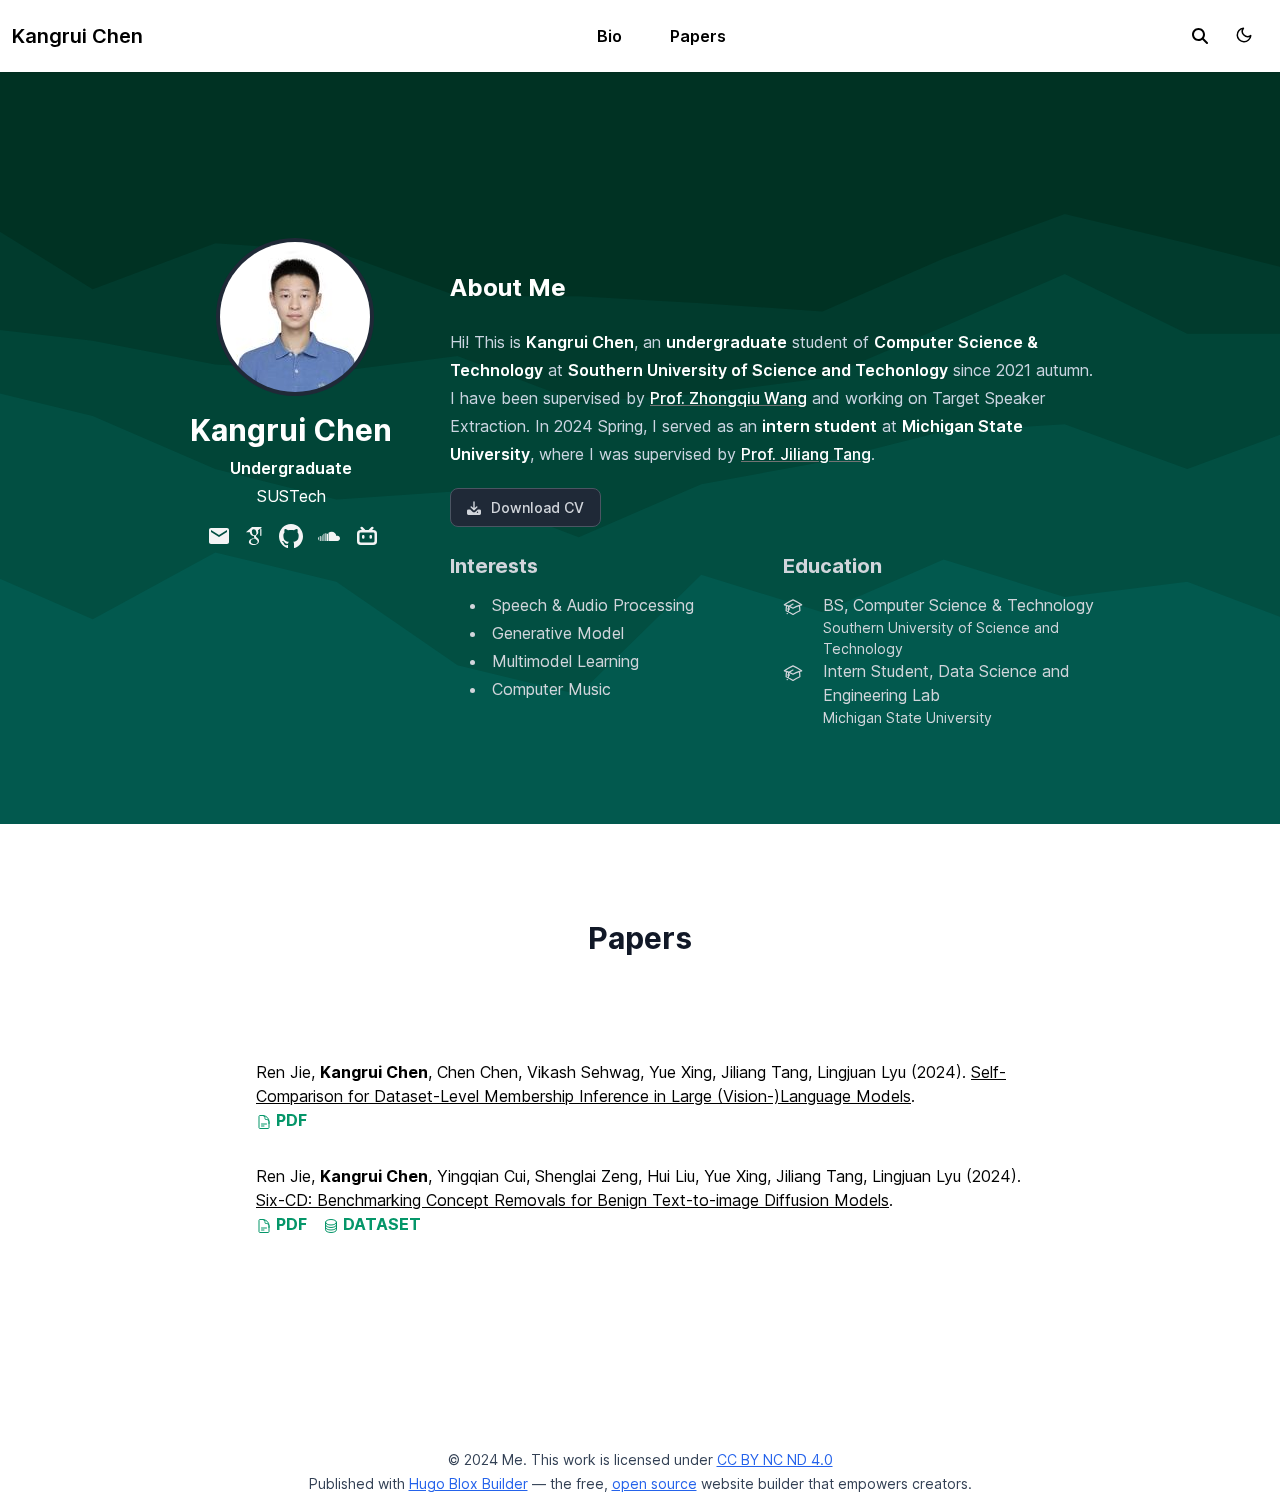
==== index.html @ 87032775 "update website" ====
<!doctype html>
<!-- This site was created with Hugo Blox. https://hugoblox.com -->
<!-- Last Published: November 18, 2024 --><html lang="en-us" dir="ltr"
      data-wc-theme-default="system">
  
<head>
  <meta charset="utf-8" />
  <meta name="viewport" content="width=device-width, initial-scale=1" />
  <meta http-equiv="X-UA-Compatible" content="IE=edge" />
  <meta name="generator" content="Hugo Blox Builder 0.3.1" />

  
  












  
  
  
  
  
    
    
    
  
  

  <meta name="author" content="Kangrui Chen" />

  
  
  
    
  
  <meta name="description" content="The highly-customizable Hugo Academic theme powered by Hugo Blox Builder. Easily create your personal academic website." />

  
  <link rel="alternate" hreflang="en-us" href="https://artanisax.github.io/" />

  
  
  
  
    
    <link rel="stylesheet" href="/css/themes/emerald.min.css" />
  

  
  
    
    <link href="/dist/wc.min.css" rel="stylesheet" />
  

  
  
  

  

  <script>
     
    window.hbb = {
       defaultTheme: document.documentElement.dataset.wcThemeDefault,
       setDarkTheme: () => {
        document.documentElement.classList.add("dark");
        document.documentElement.style.colorScheme = "dark";
      },
       setLightTheme: () => {
        document.documentElement.classList.remove("dark");
        document.documentElement.style.colorScheme = "light";
      }
    }

    console.debug(`Default Hugo Blox Builder theme is ${window.hbb.defaultTheme}`);

    if ("wc-color-theme" in localStorage) {
      localStorage.getItem("wc-color-theme") === "dark" ? window.hbb.setDarkTheme() : window.hbb.setLightTheme();
    } else {
      window.hbb.defaultTheme === "dark" ? window.hbb.setDarkTheme() : window.hbb.setLightTheme();
      if (window.hbb.defaultTheme === "system") {
        window.matchMedia("(prefers-color-scheme: dark)").matches ? window.hbb.setDarkTheme() : window.hbb.setLightTheme();
      }
    }
  </script>

  <script>
    
    document.addEventListener('DOMContentLoaded', function () {
      
      let checkboxes = document.querySelectorAll('li input[type=\'checkbox\'][disabled]');
      checkboxes.forEach(e => {
        e.parentElement.parentElement.classList.add('task-list');
      });

      
      const liNodes = document.querySelectorAll('.task-list li');
      liNodes.forEach(nodes => {
        let textNodes = Array.from(nodes.childNodes).filter(node => node.nodeType === 3 && node.textContent.trim().length > 1);
        if (textNodes.length > 0) {
          const span = document.createElement('label');
          textNodes[0].after(span);  
          span.appendChild(nodes.querySelector('input[type=\'checkbox\']'));
          span.appendChild(textNodes[0]);
        }
      });
    });
  </script>

  
  
  




































  
  
    <link rel="alternate" href="/index.xml" type="application/rss+xml" title="Kangrui Chen" />
  

  
  <link rel="icon" type="image/png" href="/media/icon_hu3247630877640252165.png" />
  <link rel="apple-touch-icon" type="image/png" href="/media/icon_hu4166356570829923896.png" />

  <link rel="canonical" href="https://artanisax.github.io/" />

  
  
  
  
  
  
  
  
    
    
  
  

  
  
    
    
  
  <meta property="twitter:card" content="summary" />
  
    <meta property="twitter:site" content="@GetResearchDev" />
    <meta property="twitter:creator" content="@GetResearchDev" />
  
  <meta property="og:site_name" content="Kangrui Chen" />
  <meta property="og:url" content="https://artanisax.github.io/" />
  <meta property="og:title" content="Kangrui Chen" />
  <meta property="og:description" content="The highly-customizable Hugo Academic theme powered by Hugo Blox Builder. Easily create your personal academic website." /><meta property="og:image" content="https://artanisax.github.io/media/icon_hu7729264130191091259.png" />
    <meta property="twitter:image" content="https://artanisax.github.io/media/icon_hu7729264130191091259.png" /><meta property="og:locale" content="en-us" />
  
    
      <meta property="og:updated_time" content="2022-10-24T00:00:00&#43;00:00" />
    
  

  

<script type="application/ld+json">
{
  "@context": "https://schema.org",
  "@type": "WebSite","url": "https://artanisax.github.io/"
}
</script>


  


  <title>Kangrui Chen</title>

  
  
  
  
  
    
    
  
  
  <style>
    @font-face {
      font-family: 'Inter var';
      font-style: normal;
      font-weight: 100 900;
      font-display: swap;
      src: url(/dist/font/Inter.var.woff2) format(woff2);
    }
  </style>

  

  
  


  
  
  
  
  
  
  
  
  
  
  
  
  
  
  
  
  
  
  
  
  
  
  
  
  
  
  
    
      
      
        
        
          
        
          
        
          
        
          
        
          
        
        
        
      
    
  
  
  
  
  
  
  
  
  
  
  
  
  
  
  
  
  
    
      
      
        
        
          
        
          
        
          
        
          
        
          
        
        
        
      
    
      
      
        
        
          
        
          
        
          
        
          
        
          
        
        
        
      
    
      
      
        
        
          
        
          
        
          
        
          
        
          
        
        
        
      
    
      
      
        
        
          
        
          
        
          
        
          
        
          
        
        
        
      
    
  
  
  
  
  
  
    
      
      
        
        
          
        
          
        
          
        
          
        
          
        
        
        
      
    
  
  
    
      
      
        
        
          
        
          
        
          
        
          
        
          
        
        
        
      
    
      
      
        
        
          
        
          
        
          
        
          
        
          
        
        
        
      
    
      
      
    
  







<link type="text/css" rel="stylesheet" href="/dist/pagefind/pagefind-ui.be766eb419317a14ec769d216e9779bfe8f3737c80e780f4ba0dafb57a41a482.css" integrity="sha256-vnZutBkxehTsdp0hbpd5v&#43;jzc3yA54D0ug2vtXpBpII=" />


<script src="/dist/pagefind/pagefind-ui.87693d7c6f2b3b347ce359d0ede762c033419f0a32b22ce508c335a81d841f1b.js" integrity="sha256-h2k9fG8rOzR841nQ7ediwDNBnwoysizlCMM1qB2EHxs="></script>


<script>window.hbb.pagefind = {"baseUrl":"/"};</script>

<style>
  html.dark {
    --pagefind-ui-primary: #eeeeee;
    --pagefind-ui-text: #eeeeee;
    --pagefind-ui-background: #152028;
    --pagefind-ui-border: #152028;
    --pagefind-ui-tag: #152028;
  }
</style>

<script>
  window.addEventListener('DOMContentLoaded', (event) => {
    new PagefindUI({
      element: "#search",
      showSubResults: true,
      baseUrl: window.hbb.pagefind.baseUrl,
      bundlePath: window.hbb.pagefind.baseUrl + "pagefind/",
    });
  });
  document.addEventListener('DOMContentLoaded', () => {
    let element = document.getElementById('search');
    let trigger = document.getElementById('search_toggle');

    if (trigger) {
      trigger.addEventListener('click', () => {
        element.classList.toggle('hidden');
        element.querySelector("input").value = ""
        element.querySelector("input").focus()

        if (!element.classList.contains('hidden')) {
          let clear_trigger = document.querySelector('.pagefind-ui__search-clear');

          if (clear_trigger && !clear_trigger.hasAttribute('listenerOnClick')) {
            clear_trigger.setAttribute('listenerOnClick', 'true');

            clear_trigger.addEventListener('click', () => {
              element.classList.toggle('hidden');
            });
          }
        }

      });
    }
  });
</script>















  
  
  
  
  
  
  
  <script
    defer
    src="/js/hugo-blox-en.min.8c8ea06bd0420f5067e52fa727b9f92303757322ba4431774153d59a9735eadb.js"
    integrity="sha256-jI6ga9BCD1Bn5S&#43;nJ7n5IwN1cyK6RDF3QVPVmpc16ts="
  ></script>

  
  








  
    
      
      <script async defer src="https://buttons.github.io/buttons.js"></script>

      
    
  




</head>

  <body class="dark:bg-hb-dark dark:text-white page-wrapper" id="top">
    <div id="page-bg"></div>
    <div class="page-header sticky top-0 z-30">
      
      
      
        
        
        
          <header id="site-header" class="header">
  <nav class="navbar px-3 flex justify-left">
    <div class="order-0 h-100">
      
      <a class="navbar-brand" href="/" title="Kangrui Chen">
        Kangrui Chen
      </a>
    </div>
    
    <input id="nav-toggle" type="checkbox" class="hidden" />
    <label
      for="nav-toggle"
      class="order-3 cursor-pointer flex items-center lg:hidden text-dark dark:text-white lg:order-1">
      <svg id="show-button" class="h-6 fill-current block" viewBox="0 0 20 20">
        <title>Open Menu</title>
        <path d="M0 3h20v2H0V3z m0 6h20v2H0V9z m0 6h20v2H0V0z"></path>
      </svg>
      <svg id="hide-button" class="h-6 fill-current hidden" viewBox="0 0 20 20">
        <title>Close Menu</title>
        <polygon
          points="11 9 22 9 22 11 11 11 11 22 9 22 9 11 -2 11 -2 9 9 9 9 -2 11 -2"
          transform="rotate(45 10 10)"></polygon>
      </svg>
    </label>
    

    
    
    <ul
      id="nav-menu"
      class="navbar-nav order-3 hidden lg:flex w-full pb-6 lg:order-1 lg:w-auto lg:space-x-2 lg:pb-0 xl:space-x-8 justify-left
      ">
      
      
      
      
      
      
      <li class="nav-item">
        <a
          class="nav-link active"
          
          href="/"
        >Bio</a
        >
      </li>
      
      
      
      
      
      
      <li class="nav-item">
        <a
          class="nav-link "
          
          href="/#papers"
        >Papers</a
        >
      </li>
      
      
      
    </ul>

    <div class="order-1 ml-auto flex items-center md:order-2 lg:ml-0">

      
      
      
      <button
        aria-label="search"
        class="text-black hover:text-primary  inline-block px-3 text-xl dark:text-white"
        id="search_toggle">
        <svg xmlns="http://www.w3.org/2000/svg" height="16" width="16" viewBox="0 0 512 512" fill="currentColor"><path d="M416 208c0 45.9-14.9 88.3-40 122.7L502.6 457.4c12.5 12.5 12.5 32.8 0 45.3s-32.8 12.5-45.3 0L330.7 376c-34.4 25.2-76.8 40-122.7 40C93.1 416 0 322.9 0 208S93.1 0 208 0S416 93.1 416 208zM208 352a144 144 0 1 0 0-288 144 144 0 1 0 0 288z"/></svg>
      </button>
      

      
      
      <div class="px-3 text-black hover:text-primary-700 dark:text-white dark:hover:text-primary-300
            [&.active]:font-bold [&.active]:text-black/90 dark:[&.active]:text-white">
        <button class="theme-toggle mt-1" accesskey="t" title="appearance">
          <svg id="moon" xmlns="http://www.w3.org/2000/svg" width="24" height="18" viewBox="0 0 24 24"
               fill="none" stroke="currentColor" stroke-width="2" stroke-linecap="round"
               stroke-linejoin="round" class="dark:hidden">
            <path d="M21 12.79A9 9 0 1 1 11.21 3 7 7 0 0 0 21 12.79z"></path>
          </svg>
          <svg id="sun" xmlns="http://www.w3.org/2000/svg" width="24" height="18" viewBox="0 0 24 24"
               fill="none" stroke="currentColor" stroke-width="2" stroke-linecap="round"
               stroke-linejoin="round" class=" dark:block [&:not(dark)]:hidden">
            <circle cx="12" cy="12" r="5"></circle>
            <line x1="12" y1="1" x2="12" y2="3"></line>
            <line x1="12" y1="21" x2="12" y2="23"></line>
            <line x1="4.22" y1="4.22" x2="5.64" y2="5.64"></line>
            <line x1="18.36" y1="18.36" x2="19.78" y2="19.78"></line>
            <line x1="1" y1="12" x2="3" y2="12"></line>
            <line x1="21" y1="12" x2="23" y2="12"></line>
            <line x1="4.22" y1="19.78" x2="5.64" y2="18.36"></line>
            <line x1="18.36" y1="5.64" x2="19.78" y2="4.22"></line>
          </svg>
        </button>
      </div>
      

      
      

      
      
    </div>
  </nav>
</header>


<div id="search" class="hidden p-3"></div>


        
      
    </div>
    <div class="page-body ">
      

  
  
    








  

  

  

  

  


















  









  
  
  
    
    
    
  
  
    
    
  
  
    
    
  



  



  
    
    
    
  





























<section id="section-resume-biography-3" class="relative hbb-section blox-resume-biography-3  dark" style="padding: 6rem 0 6rem 0;" >
 <div class="home-section-bg  bg-image" style="background-color: black;background-image: url(&#39;https://artanisax.github.io/media/stacked-peaks.svg&#39;);background-size: cover;background-position: center;filter: brightness(1);">
   
 </div>
  

  

    

















<div class="resume-biography px-3 flex flex-col md:flex-row justify-center gap-12">
  <div class="flex-none m-w-[130px] mx-auto md:mx-0">

  
  

  <div id="profile" class="flex justify-center items-center flex-col">
    

    <div class="avatar-wrapper mt-10">
      
      <img class="avatar rounded-full bg-white dark:bg-gray-800 p-1" src="/author/kangrui-chen/avatar_hu16234177604680705717.jpg" alt="Kangrui Chen"
           width="150" height="150">
      
    </div>
    

    <div class="portrait-title dark:text-white">

      <div class="text-3xl font-bold mb-2 mt-6">Kangrui Chen</div>

      <h3 class="font-semibold mb-1">Undergraduate</h3>

      
      <div class="mb-2">
        <a href="https://www.sustech.edu.cn/en/" target="_blank" rel="noopener">
        <div>SUSTech</div>
        </a>
      </div>
      
    </div>

    <ul class="network-icon dark:text-zinc-100">
      
      
      
      
        
      
      
      
      
      
      <li>
        <a href="mailto:harrychen.kr@foxmail.com"  aria-label="ic--baseline-email"
            data-toggle="tooltip" data-placement="top" title="harrychen.kr@foxmail.com">
          <svg style="height: 1.5rem;" xmlns="http://www.w3.org/2000/svg" width="2rem" height="2rem" viewBox="0 0 24 24"><path fill="currentColor" d="M20 4H4c-1.1 0-1.99.9-1.99 2L2 18c0 1.1.9 2 2 2h16c1.1 0 2-.9 2-2V6c0-1.1-.9-2-2-2m0 4l-8 5l-8-5V6l8 5l8-5z"/></svg>
        </a>
      </li>
      
      
      
      
        
      
      
      
      
      
        
      
      <li>
        <a href="https://scholar.google.com/citations?user=iJHCqX0AAAAJ" target="_blank" rel="noopener" aria-label="academicons/google-scholar"
           >
          <svg style="height: 1.5rem;" xmlns="http://www.w3.org/2000/svg" viewBox="0 0 512 512"><path fill="currentColor" d="M343.759 106.662V79.43L363.524 64h-213.89L20.476 176.274h85.656a82.339 82.339 0 0 0-.219 6.225c0 20.845 7.22 38.087 21.672 51.861c14.453 13.797 32.252 20.648 53.327 20.648c4.923 0 9.75-.368 14.438-1.024c-2.907 6.5-4.374 12.523-4.374 18.142c0 9.875 4.499 20.43 13.467 31.642c-39.234 2.67-68.061 9.732-86.437 21.163c-10.531 6.5-19 14.704-25.39 24.531c-6.391 9.9-9.578 20.515-9.578 31.962c0 9.648 2.062 18.336 6.219 26.062c4.156 7.726 9.578 14.07 16.312 18.984c6.718 4.968 14.469 9.101 23.219 12.469c8.734 3.344 17.406 5.718 26.061 7.062A167.052 167.052 0 0 0 180.555 448c13.469 0 26.953-1.734 40.547-5.187c13.562-3.485 26.28-8.642 38.171-15.493c11.86-6.805 21.515-16.086 28.922-27.718c7.39-11.68 11.094-24.805 11.094-39.336c0-11.016-2.25-21.039-6.75-30.14c-4.468-9.073-9.938-16.542-16.452-22.345c-6.501-5.813-13-11.155-19.516-15.968c-6.5-4.845-12-9.75-16.468-14.813c-4.485-5.046-6.735-10.054-6.735-14.984c0-4.921 1.734-9.672 5.216-14.265c3.455-4.61 7.674-9.048 12.61-13.306c4.937-4.25 9.875-8.968 14.796-14.133c4.922-5.147 9.141-11.827 12.61-20.008c3.485-8.18 5.203-17.445 5.203-27.757c0-13.453-2.547-24.46-7.547-33.314c-.594-1.022-1.218-1.803-1.875-3.022l56.907-46.672v17.119c-7.393.93-6.624 5.345-6.624 10.635V245.96c0 5.958 4.875 10.834 10.834 10.834h3.989c5.958 0 10.833-4.875 10.833-10.834V117.293c0-5.277.778-9.688-6.561-10.63zm-107.36 222.48c1.14.75 3.704 2.78 7.718 6.038c4.05 3.243 6.797 5.695 8.266 7.414a443.553 443.553 0 0 1 6.376 7.547c2.813 3.375 4.718 6.304 5.718 8.734c1 2.477 2.016 5.461 3.047 8.946a38.27 38.27 0 0 1 1.485 10.562c0 17.048-6.564 29.68-19.656 37.859c-13.125 8.18-28.767 12.274-46.938 12.274c-9.187 0-18.203-1.093-27.063-3.196c-8.843-2.116-17.311-5.336-25.39-9.601c-8.078-4.258-14.577-10.204-19.5-17.797c-4.938-7.64-7.407-16.415-7.407-26.25c0-10.32 2.797-19.29 8.422-26.906c5.594-7.625 12.938-13.391 22.032-17.315c9.063-3.946 18.25-6.742 27.562-8.398a157.865 157.865 0 0 1 28.438-2.555c4.47 0 7.936.25 10.405.696c.455.219 3.032 2.07 7.735 5.563c4.704 3.462 7.625 5.595 8.75 6.384zm-3.359-100.579c-7.406 8.86-17.734 13.288-30.953 13.288c-11.86 0-22.298-4.764-31.266-14.312c-9-9.523-15.422-20.328-19.344-32.43c-3.937-12.109-5.906-23.984-5.906-35.648c0-13.694 3.596-25.352 10.781-34.976c7.187-9.65 17.5-14.485 30.938-14.485c11.875 0 22.374 5.038 31.437 15.157c9.094 10.085 15.61 21.413 19.517 33.968c3.922 12.54 5.873 24.53 5.873 35.984c0 13.446-3.702 24.61-11.076 33.454z"/></svg>
        </a>
      </li>
      
      
      
      
        
      
      
      
      
      
        
      
      <li>
        <a href="https://github.com/Artanisax" target="_blank" rel="noopener" aria-label="brands/github"
           >
          <svg style="height: 1.5rem;" fill="currentColor" viewBox="3 3 18 18"><path d="M12 3C7.0275 3 3 7.12937 3 12.2276C3 16.3109 5.57625 19.7597 9.15374 20.9824C9.60374 21.0631 9.77249 20.7863 9.77249 20.5441C9.77249 20.3249 9.76125 19.5982 9.76125 18.8254C7.5 19.2522 6.915 18.2602 6.735 17.7412C6.63375 17.4759 6.19499 16.6569 5.8125 16.4378C5.4975 16.2647 5.0475 15.838 5.80124 15.8264C6.51 15.8149 7.01625 16.4954 7.18499 16.7723C7.99499 18.1679 9.28875 17.7758 9.80625 17.5335C9.885 16.9337 10.1212 16.53 10.38 16.2993C8.3775 16.0687 6.285 15.2728 6.285 11.7432C6.285 10.7397 6.63375 9.9092 7.20749 9.26326C7.1175 9.03257 6.8025 8.08674 7.2975 6.81794C7.2975 6.81794 8.05125 6.57571 9.77249 7.76377C10.4925 7.55615 11.2575 7.45234 12.0225 7.45234C12.7875 7.45234 13.5525 7.55615 14.2725 7.76377C15.9937 6.56418 16.7475 6.81794 16.7475 6.81794C17.2424 8.08674 16.9275 9.03257 16.8375 9.26326C17.4113 9.9092 17.76 10.7281 17.76 11.7432C17.76 15.2843 15.6563 16.0687 13.6537 16.2993C13.98 16.5877 14.2613 17.1414 14.2613 18.0065C14.2613 19.2407 14.25 20.2326 14.25 20.5441C14.25 20.7863 14.4188 21.0746 14.8688 20.9824C16.6554 20.364 18.2079 19.1866 19.3078 17.6162C20.4077 16.0457 20.9995 14.1611 21 12.2276C21 7.12937 16.9725 3 12 3Z"></path></svg>
        </a>
      </li>
      
      
      
      
        
      
      
      
      
      
        
      
      <li>
        <a href="https://soundcloud.com/artanisax" target="_blank" rel="noopener" aria-label="mdi--soundcloud"
           >
          <svg style="height: 1.5rem;" xmlns="http://www.w3.org/2000/svg" width="2rem" height="2rem" viewBox="0 0 24 24"><path fill="currentColor" d="M11.56 8.87V17h8.76c1.85-.13 2.68-1.27 2.68-2.67c0-1.48-1.12-2.67-2.62-2.67c-.38 0-.7.08-1.03.22c-.24-2.34-2.23-4.17-4.68-4.17c-1.17 0-2.28.44-3.11 1.16m-.88 1.02c-.3-.18-.62-.32-.97-.39V17h1.39V9.34c-.15.16-.29.36-.42.55m-2.35-.54V17h.92V9.38c-.19-.03-.38-.04-.58-.04c-.12 0-.23 0-.34.01M6.5 10v7h.91V9.54c-.33.11-.64.27-.91.46m-1.67 2.5c-.06 0-.12-.06-.19-.09V17h.92v-6.14c-.37.48-.62 1.05-.73 1.64m-2.04-.28v4.69c.21.06.45.09.71.09h.22v-4.86c-.08-.01-.16-.02-.22-.02c-.26 0-.5.04-.71.1M1 14.56c0 .75.34 1.41.87 1.86v-3.71c-.53.44-.87 1.11-.87 1.85"/></svg>
        </a>
      </li>
      
      
      
      
        
      
      
      
      
      
        
      
      <li>
        <a href="https://space.bilibili.com/155108168" target="_blank" rel="noopener" aria-label="ri--bilibili-fill"
           >
          <svg style="height: 1.5rem;" xmlns="http://www.w3.org/2000/svg" width="24" height="24" viewBox="0 0 24 24"><path fill="currentColor" d="M18.223 3.086a1.25 1.25 0 0 1 0 1.768L17.08 5.996h1.17A3.75 3.75 0 0 1 22 9.747v7.5a3.75 3.75 0 0 1-3.75 3.75H5.75A3.75 3.75 0 0 1 2 17.247v-7.5a3.75 3.75 0 0 1 3.75-3.75h1.166L5.775 4.855a1.25 1.25 0 0 1 1.767-1.768l2.652 2.652q.119.119.198.257h3.213q.08-.14.199-.258l2.651-2.652a1.25 1.25 0 0 1 1.768 0m.027 5.42H5.75a1.25 1.25 0 0 0-1.247 1.157l-.003.094v7.5c0 .659.51 1.198 1.157 1.246l.093.004h12.5a1.25 1.25 0 0 0 1.247-1.157l.003-.093v-7.5c0-.69-.56-1.25-1.25-1.25m-10 2.5c.69 0 1.25.56 1.25 1.25v1.25a1.25 1.25 0 1 1-2.5 0v-1.25c0-.69.56-1.25 1.25-1.25m7.5 0c.69 0 1.25.56 1.25 1.25v1.25a1.25 1.25 0 1 1-2.5 0v-1.25c0-.69.56-1.25 1.25-1.25"/></svg>
        </a>
      </li>
      
    </ul>
  </div>
  </div>

  <div class="flex-auto max-w-prose md:mt-12">
    
    <div class="pt-2 justify-content-center prose prose-slate dark:prose-invert">
      <div class="bio-text" >
        <h2 id="about-me">About Me</h2>
<p>Hi! This is <strong>Kangrui Chen</strong>, an <strong>undergraduate</strong> student of <strong>Computer Science &amp; Technology</strong> at <strong>Southern University of Science and Techonlogy</strong> since 2021 autumn. I have been supervised by <a href="https://zqwang7.github.io/" target="_blank" rel="noopener">Prof. Zhongqiu Wang</a> and working on Target Speaker Extraction. In 2024 Spring, I served as an <strong>intern student</strong> at <strong>Michigan State University</strong>, where I was supervised by <a href="https://cse.msu.edu/~tangjili/" target="_blank" rel="noopener">Prof. Jiliang Tang</a>.</p>

      </div>
    </div>
    

    
    <a href="uploads/CV_Kangrui_Chen.pdf" target="_blank" class="inline-flex items-center px-4 py-2 text-sm font-medium text-gray-900 bg-white border border-gray-200 rounded-lg hover:bg-gray-100 hover:text-primary-700 focus:z-10 focus:ring-4 focus:outline-none focus:ring-gray-200 focus:text-primary-700 dark:bg-gray-800 dark:text-gray-300 dark:border-gray-600 dark:hover:text-white dark:hover:bg-gray-700 dark:focus:ring-gray-700"><svg class="w-3.5 h-3.5 me-2.5" aria-hidden="true" xmlns="http://www.w3.org/2000/svg" fill="currentColor" viewBox="0 0 20 20">
      <path d="M14.707 7.793a1 1 0 0 0-1.414 0L11 10.086V1.5a1 1 0 0 0-2 0v8.586L6.707 7.793a1 1 0 1 0-1.414 1.414l4 4a1 1 0 0 0 1.416 0l4-4a1 1 0 0 0-.002-1.414Z"/>
      <path d="M18 12h-2.55l-2.975 2.975a3.5 3.5 0 0 1-4.95 0L4.55 12H2a2 2 0 0 0-2 2v4a2 2 0 0 0 2 2h16a2 2 0 0 0 2-2v-4a2 2 0 0 0-2-2Zm-3 5a1 1 0 1 1 0-2 1 1 0 0 1 0 2Z"/>
    </svg> Download CV</a>
    




  <div class="grid grid-cols-1 md:grid-cols-2 gap-4 justify-between mt-6 dark:text-gray-300">

    
    <div class="">
      <div class="section-subheading mb-3">Interests</div>
      <ul class="list-disc list-inside space-y-1 pl-5">
        
        <li>
          Speech &amp; Audio Processing
        </li>
        
        <li>
          Generative Model
        </li>
        
        <li>
          Multimodel Learning
        </li>
        
        <li>
          Computer Music
        </li>
        
      </ul>
    </div>
    

    
    <div class="">
      <div class="section-subheading mb-3">Education</div>
      <ul class="">
        
        <li class="flex items-start gap-3">
          <svg style="" class='flex-shrink-0 w-5 h-5 me-2 mt-1' xmlns="http://www.w3.org/2000/svg" viewBox="0 0 24 24"><path fill="none" stroke="currentColor" stroke-linecap="round" stroke-linejoin="round" stroke-width="1.5" d="M4.26 10.147a60.436 60.436 0 0 0-.491 6.347A48.627 48.627 0 0 1 12 20.904a48.627 48.627 0 0 1 8.232-4.41a60.46 60.46 0 0 0-.491-6.347m-15.482 0a50.57 50.57 0 0 0-2.658-.813A59.905 59.905 0 0 1 12 3.493a59.902 59.902 0 0 1 10.399 5.84a51.39 51.39 0 0 0-2.658.814m-15.482 0A50.697 50.697 0 0 1 12 13.489a50.702 50.702 0 0 1 7.74-3.342M6.75 15a.75.75 0 1 0 0-1.5a.75.75 0 0 0 0 1.5m0 0v-3.675A55.378 55.378 0 0 1 12 8.443m-7.007 11.55A5.981 5.981 0 0 0 6.75 15.75v-1.5"/></svg>
          <div class="description">
            <p class="course">BS, Computer Science &amp; Technology</p>
            <p class="text-sm">Southern University of Science and Technology</p>
          </div>
        </li>
        
        <li class="flex items-start gap-3">
          <svg style="" class='flex-shrink-0 w-5 h-5 me-2 mt-1' xmlns="http://www.w3.org/2000/svg" viewBox="0 0 24 24"><path fill="none" stroke="currentColor" stroke-linecap="round" stroke-linejoin="round" stroke-width="1.5" d="M4.26 10.147a60.436 60.436 0 0 0-.491 6.347A48.627 48.627 0 0 1 12 20.904a48.627 48.627 0 0 1 8.232-4.41a60.46 60.46 0 0 0-.491-6.347m-15.482 0a50.57 50.57 0 0 0-2.658-.813A59.905 59.905 0 0 1 12 3.493a59.902 59.902 0 0 1 10.399 5.84a51.39 51.39 0 0 0-2.658.814m-15.482 0A50.697 50.697 0 0 1 12 13.489a50.702 50.702 0 0 1 7.74-3.342M6.75 15a.75.75 0 1 0 0-1.5a.75.75 0 0 0 0 1.5m0 0v-3.675A55.378 55.378 0 0 1 12 8.443m-7.007 11.55A5.981 5.981 0 0 0 6.75 15.75v-1.5"/></svg>
          <div class="description">
            <p class="course">Intern Student, Data Science and Engineering Lab</p>
            <p class="text-sm">Michigan State University</p>
          </div>
        </li>
        
      </ul>
    </div>
    

  </div>

</div>
</div>


  

  
</section>

  

  
  
    








  

  

  

  

  






























  
    
    
    
  





























<section id="papers" class="relative hbb-section blox-collection  " style="padding: 6rem 0 6rem 0;" >
 <div class="home-section-bg " >
   
 </div>
  

  

    











  









  
  
  
  
  






















  





<div class="flex flex-col items-center max-w-prose mx-auto gap-3 justify-center px-6 md:px-0">

  <div class="mb-6 text-3xl font-bold text-gray-900 dark:text-white">
    Papers
  </div>

  
</div>


<div class="flex flex-col items-center px-6">

  
  
<div class="mt-16 sm:mt-20 container max-w-3xl w-full">
  <div class="flex flex-col space-y-3">


  
    


<div class="pub-list-item view-citation" style="margin-bottom: 1rem">
  <i class="far fa-file-alt pub-icon" aria-hidden="true"></i>

  
  

  <span class="article-metadata li-cite-author">
    

  <span >
      Ren Jie</span>, <span class="font-bold">
      Kangrui Chen</span>, <span >
      Chen Chen</span>, <span >
      Vikash Sehwag</span>, <span >
      Yue Xing</span>, <span >
      Jiliang Tang</span>, <span >
      Lingjuan Lyu</span>
  </span>
  (2024).
  <a href="/publication/smi/" class="underline">Self-Comparison for Dataset-Level Membership Inference in Large (Vision-)Language Models</a>.
  

  
  <div class="flex flex-wrap space-x-3">
    








  
    
  



<a class="hb-attachment-link hb-attachment-small" href="https://arxiv.org/abs/2410.13088" target="_blank" rel="noopener">
  <svg style="height: 1em" class='inline-block' xmlns="http://www.w3.org/2000/svg" viewBox="0 0 24 24"><path fill="none" stroke="currentColor" stroke-linecap="round" stroke-linejoin="round" stroke-width="1.5" d="M19.5 14.25v-2.625a3.375 3.375 0 0 0-3.375-3.375h-1.5A1.125 1.125 0 0 1 13.5 7.125v-1.5a3.375 3.375 0 0 0-3.375-3.375H8.25m0 12.75h7.5m-7.5 3H12M10.5 2.25H5.625c-.621 0-1.125.504-1.125 1.125v17.25c0 .621.504 1.125 1.125 1.125h12.75c.621 0 1.125-.504 1.125-1.125V11.25a9 9 0 0 0-9-9"/></svg>
  PDF
</a>







  
    
  




  






  </div>
  

  
  
</div>

  
    


<div class="pub-list-item view-citation" style="margin-bottom: 1rem">
  <i class="far fa-file-alt pub-icon" aria-hidden="true"></i>

  
  

  <span class="article-metadata li-cite-author">
    

  <span >
      Ren Jie</span>, <span class="font-bold">
      Kangrui Chen</span>, <span >
      Yingqian Cui</span>, <span >
      Shenglai Zeng</span>, <span >
      Hui Liu</span>, <span >
      Yue Xing</span>, <span >
      Jiliang Tang</span>, <span >
      Lingjuan Lyu</span>
  </span>
  (2024).
  <a href="/publication/six-cd/" class="underline">Six-CD: Benchmarking Concept Removals for Benign Text-to-image Diffusion Models</a>.
  

  
  <div class="flex flex-wrap space-x-3">
    








  
    
  



<a class="hb-attachment-link hb-attachment-small" href="https://arxiv.org/abs/2406.14855" target="_blank" rel="noopener">
  <svg style="height: 1em" class='inline-block' xmlns="http://www.w3.org/2000/svg" viewBox="0 0 24 24"><path fill="none" stroke="currentColor" stroke-linecap="round" stroke-linejoin="round" stroke-width="1.5" d="M19.5 14.25v-2.625a3.375 3.375 0 0 0-3.375-3.375h-1.5A1.125 1.125 0 0 1 13.5 7.125v-1.5a3.375 3.375 0 0 0-3.375-3.375H8.25m0 12.75h7.5m-7.5 3H12M10.5 2.25H5.625c-.621 0-1.125.504-1.125 1.125v17.25c0 .621.504 1.125 1.125 1.125h12.75c.621 0 1.125-.504 1.125-1.125V11.25a9 9 0 0 0-9-9"/></svg>
  PDF
</a>





  
  
    
  
<a class="hb-attachment-link hb-attachment-small" href="https://github.com/Artanisax/Six-CD" target="_blank" rel="noopener">
  <svg style="height: 1em" class='inline-block' xmlns="http://www.w3.org/2000/svg" viewBox="0 0 24 24"><path fill="none" stroke="currentColor" stroke-linecap="round" stroke-linejoin="round" stroke-width="1.5" d="M20.25 6.375c0 2.278-3.694 4.125-8.25 4.125S3.75 8.653 3.75 6.375m16.5 0c0-2.278-3.694-4.125-8.25-4.125S3.75 4.097 3.75 6.375m16.5 0v11.25c0 2.278-3.694 4.125-8.25 4.125s-8.25-1.847-8.25-4.125V6.375m16.5 0v3.75m-16.5-3.75v3.75m16.5 0v3.75C20.25 16.153 16.556 18 12 18s-8.25-1.847-8.25-4.125v-3.75m16.5 0c0 2.278-3.694 4.125-8.25 4.125s-8.25-1.847-8.25-4.125"/></svg>
  Dataset
</a>



  
    
  




  






  </div>
  

  
  
</div>

  

  </div>
</div>


</div>






  

  
</section>

  

  
  


    </div>
    <div class="page-footer">
      <footer class="container mx-auto flex flex-col justify-items-center text-sm leading-6 mt-24 mb-4 text-slate-700 dark:text-slate-200">

  












  
  
  
  
  














  
  
  

  
  
    
  
  
    
  

  

  
  <p class="powered-by text-center">
    © 2024 Me. This work is licensed under <a href="https://creativecommons.org/licenses/by-nc-nd/4.0" rel="noopener noreferrer" target="_blank">CC BY NC ND 4.0</a>
  </p>
  

  <p class="powered-by footer-license-icons">
    <a href="https://creativecommons.org/licenses/by-nc-nd/4.0" rel="noopener noreferrer" target="_blank" aria-label="Creative Commons">
      <i class="fab fa-creative-commons fa-2x" aria-hidden="true"></i>
      <i class="fab fa-creative-commons-by fa-2x" aria-hidden="true"></i>
      
        <i class="fab fa-creative-commons-nc fa-2x" aria-hidden="true"></i>
      
      
        <i class="fab fa-creative-commons-nd fa-2x" aria-hidden="true"></i>
      
    </a>
  </p>





  <p class="powered-by text-center">
    
    
    
      
      
      
      
      
      
      Published with <a href="https://hugoblox.com/?utm_campaign=poweredby" target="_blank" rel="noopener">Hugo Blox Builder</a> — the free, <a href="https://github.com/HugoBlox/hugo-blox-builder" target="_blank" rel="noopener">open source</a> website builder that empowers creators.
    
  </p>

</footer>

    </div>

    
    











  </body>
</html>
---- css/themes/emerald.min.css ----
:root{--color-primary-50:236 253 245;--color-primary-100:209 250 229;--color-primary-200:167 243 208;--color-primary-300:110 231 183;--color-primary-400:52 211 153;--color-primary-500:16 185 129;--color-primary-600:5 150 105;--color-primary-700:4 120 87;--color-primary-800:6 95 70;--color-primary-900:6 78 59;--color-primary-950:2 44 34}
---- dist/pagefind/pagefind-ui.be766eb419317a14ec769d216e9779bfe8f3737c80e780f4ba0dafb57a41a482.css ----
.pagefind-ui__result.svelte-j9e30.svelte-j9e30{list-style-type:none;display:flex;align-items:flex-start;gap:min(calc(40px * var(--pagefind-ui-scale)),3%);padding:calc(30px * var(--pagefind-ui-scale)) 0 calc(40px * var(--pagefind-ui-scale));border-top:solid var(--pagefind-ui-border-width) var(--pagefind-ui-border)}.pagefind-ui__result.svelte-j9e30.svelte-j9e30:last-of-type{border-bottom:solid var(--pagefind-ui-border-width) var(--pagefind-ui-border)}.pagefind-ui__result-thumb.svelte-j9e30.svelte-j9e30{width:min(30%,calc((30% - (100px * var(--pagefind-ui-scale))) * 100000));max-width:calc(120px * var(--pagefind-ui-scale));margin-top:calc(10px * var(--pagefind-ui-scale));aspect-ratio:var(--pagefind-ui-image-box-ratio);position:relative}.pagefind-ui__result-image.svelte-j9e30.svelte-j9e30{display:block;position:absolute;left:50%;transform:translate(-50%);font-size:0;width:auto;height:auto;max-width:100%;max-height:100%;border-radius:var(--pagefind-ui-image-border-radius)}.pagefind-ui__result-inner.svelte-j9e30.svelte-j9e30{flex:1;display:flex;flex-direction:column;align-items:flex-start;margin-top:calc(10px * var(--pagefind-ui-scale))}.pagefind-ui__result-title.svelte-j9e30.svelte-j9e30{display:inline-block;font-weight:700;font-size:calc(21px * var(--pagefind-ui-scale));margin-top:0;margin-bottom:0}.pagefind-ui__result-title.svelte-j9e30 .pagefind-ui__result-link.svelte-j9e30{color:var(--pagefind-ui-text);text-decoration:none}.pagefind-ui__result-title.svelte-j9e30 .pagefind-ui__result-link.svelte-j9e30:hover{text-decoration:underline}.pagefind-ui__result-excerpt.svelte-j9e30.svelte-j9e30{display:inline-block;font-weight:400;font-size:calc(16px * var(--pagefind-ui-scale));margin-top:calc(4px * var(--pagefind-ui-scale));margin-bottom:0;min-width:calc(250px * var(--pagefind-ui-scale))}.pagefind-ui__loading.svelte-j9e30.svelte-j9e30{color:var(--pagefind-ui-text);background-color:var(--pagefind-ui-text);border-radius:var(--pagefind-ui-border-radius);opacity:.1;pointer-events:none}.pagefind-ui__result-tags.svelte-j9e30.svelte-j9e30{list-style-type:none;padding:0;display:flex;gap:calc(20px * var(--pagefind-ui-scale));flex-wrap:wrap;margin-top:calc(20px * var(--pagefind-ui-scale))}.pagefind-ui__result-tag.svelte-j9e30.svelte-j9e30{padding:calc(4px * var(--pagefind-ui-scale)) calc(8px * var(--pagefind-ui-scale));font-size:calc(14px * var(--pagefind-ui-scale));border-radius:var(--pagefind-ui-border-radius);background-color:var(--pagefind-ui-tag)}.pagefind-ui__result.svelte-4xnkmf.svelte-4xnkmf{list-style-type:none;display:flex;align-items:flex-start;gap:min(calc(40px * var(--pagefind-ui-scale)),3%);padding:calc(30px * var(--pagefind-ui-scale)) 0 calc(40px * var(--pagefind-ui-scale));border-top:solid var(--pagefind-ui-border-width) var(--pagefind-ui-border)}.pagefind-ui__result.svelte-4xnkmf.svelte-4xnkmf:last-of-type{border-bottom:solid var(--pagefind-ui-border-width) var(--pagefind-ui-border)}.pagefind-ui__result-nested.svelte-4xnkmf.svelte-4xnkmf{display:flex;flex-direction:column;padding-left:calc(20px * var(--pagefind-ui-scale))}.pagefind-ui__result-nested.svelte-4xnkmf.svelte-4xnkmf:first-of-type{padding-top:calc(10px * var(--pagefind-ui-scale))}.pagefind-ui__result-nested.svelte-4xnkmf .pagefind-ui__result-link.svelte-4xnkmf{font-size:.9em;position:relative}.pagefind-ui__result-nested.svelte-4xnkmf .pagefind-ui__result-link.svelte-4xnkmf:before{content:"\2937  ";position:absolute;top:0;right:calc(100% + .1em)}.pagefind-ui__result-thumb.svelte-4xnkmf.svelte-4xnkmf{width:min(30%,calc((30% - (100px * var(--pagefind-ui-scale))) * 100000));max-width:calc(120px * var(--pagefind-ui-scale));margin-top:calc(10px * var(--pagefind-ui-scale));aspect-ratio:var(--pagefind-ui-image-box-ratio);position:relative}.pagefind-ui__result-image.svelte-4xnkmf.svelte-4xnkmf{display:block;position:absolute;left:50%;transform:translate(-50%);font-size:0;width:auto;height:auto;max-width:100%;max-height:100%;border-radius:var(--pagefind-ui-image-border-radius)}.pagefind-ui__result-inner.svelte-4xnkmf.svelte-4xnkmf{flex:1;display:flex;flex-direction:column;align-items:flex-start;margin-top:calc(10px * var(--pagefind-ui-scale))}.pagefind-ui__result-title.svelte-4xnkmf.svelte-4xnkmf{display:inline-block;font-weight:700;font-size:calc(21px * var(--pagefind-ui-scale));margin-top:0;margin-bottom:0}.pagefind-ui__result-title.svelte-4xnkmf .pagefind-ui__result-link.svelte-4xnkmf{color:var(--pagefind-ui-text);text-decoration:none}.pagefind-ui__result-title.svelte-4xnkmf .pagefind-ui__result-link.svelte-4xnkmf:hover{text-decoration:underline}.pagefind-ui__result-excerpt.svelte-4xnkmf.svelte-4xnkmf{display:inline-block;font-weight:400;font-size:calc(16px * var(--pagefind-ui-scale));margin-top:calc(4px * var(--pagefind-ui-scale));margin-bottom:0;min-width:calc(250px * var(--pagefind-ui-scale))}.pagefind-ui__loading.svelte-4xnkmf.svelte-4xnkmf{color:var(--pagefind-ui-text);background-color:var(--pagefind-ui-text);border-radius:var(--pagefind-ui-border-radius);opacity:.1;pointer-events:none}.pagefind-ui__result-tags.svelte-4xnkmf.svelte-4xnkmf{list-style-type:none;padding:0;display:flex;gap:calc(20px * var(--pagefind-ui-scale));flex-wrap:wrap;margin-top:calc(20px * var(--pagefind-ui-scale))}.pagefind-ui__result-tag.svelte-4xnkmf.svelte-4xnkmf{padding:calc(4px * var(--pagefind-ui-scale)) calc(8px * var(--pagefind-ui-scale));font-size:calc(14px * var(--pagefind-ui-scale));border-radius:var(--pagefind-ui-border-radius);background-color:var(--pagefind-ui-tag)}legend.svelte-1v2r7ls.svelte-1v2r7ls{position:absolute;clip:rect(0 0 0 0)}.pagefind-ui__filter-panel.svelte-1v2r7ls.svelte-1v2r7ls{min-width:min(calc(260px * var(--pagefind-ui-scale)),100%);flex:1;display:flex;flex-direction:column;margin-top:calc(20px * var(--pagefind-ui-scale))}.pagefind-ui__filter-group.svelte-1v2r7ls.svelte-1v2r7ls{border:0;padding:0}.pagefind-ui__filter-block.svelte-1v2r7ls.svelte-1v2r7ls{padding:0;display:block;border-bottom:solid calc(2px * var(--pagefind-ui-scale)) var(--pagefind-ui-border);padding:calc(20px * var(--pagefind-ui-scale)) 0}.pagefind-ui__filter-name.svelte-1v2r7ls.svelte-1v2r7ls{font-size:calc(16px * var(--pagefind-ui-scale));position:relative;display:flex;align-items:center;list-style:none;font-weight:700;cursor:pointer;height:calc(24px * var(--pagefind-ui-scale))}.pagefind-ui__filter-name.svelte-1v2r7ls.svelte-1v2r7ls::-webkit-details-marker{display:none}.pagefind-ui__filter-name.svelte-1v2r7ls.svelte-1v2r7ls:after{position:absolute;content:"";right:calc(6px * var(--pagefind-ui-scale));top:50%;width:calc(8px * var(--pagefind-ui-scale));height:calc(8px * var(--pagefind-ui-scale));border:solid calc(2px * var(--pagefind-ui-scale)) currentColor;border-right:0;border-top:0;transform:translateY(-70%) rotate(-45deg)}.pagefind-ui__filter-block[open].svelte-1v2r7ls .pagefind-ui__filter-name.svelte-1v2r7ls:after{transform:translateY(-70%) rotate(-225deg)}.pagefind-ui__filter-group.svelte-1v2r7ls.svelte-1v2r7ls{display:flex;flex-direction:column;gap:calc(20px * var(--pagefind-ui-scale));padding-top:calc(30px * var(--pagefind-ui-scale))}.pagefind-ui__filter-value.svelte-1v2r7ls.svelte-1v2r7ls{position:relative;display:flex;align-items:center;gap:calc(8px * var(--pagefind-ui-scale))}.pagefind-ui__filter-value.svelte-1v2r7ls.svelte-1v2r7ls:before{position:absolute;content:"";top:50%;left:calc(8px * var(--pagefind-ui-scale));width:0px;height:0px;border:solid 1px #fff;opacity:0;transform:translate(calc(4.5px * var(--pagefind-ui-scale) * -1),calc(.8px * var(--pagefind-ui-scale))) skew(-5deg) rotate(-45deg);transform-origin:top left;border-top:0;border-right:0;pointer-events:none}.pagefind-ui__filter-value.pagefind-ui__filter-value--checked.svelte-1v2r7ls.svelte-1v2r7ls:before{opacity:1;width:calc(9px * var(--pagefind-ui-scale));height:calc(4px * var(--pagefind-ui-scale));transition:width .1s ease-out .1s,height .1s ease-in}.pagefind-ui__filter-checkbox.svelte-1v2r7ls.svelte-1v2r7ls{margin:0;width:calc(16px * var(--pagefind-ui-scale));height:calc(16px * var(--pagefind-ui-scale));border:solid 1px var(--pagefind-ui-border);appearance:none;-webkit-appearance:none;border-radius:calc(var(--pagefind-ui-border-radius) / 2);background-color:var(--pagefind-ui-background);cursor:pointer}.pagefind-ui__filter-checkbox.svelte-1v2r7ls.svelte-1v2r7ls:checked{background-color:var(--pagefind-ui-primary);border:solid 1px var(--pagefind-ui-primary)}.pagefind-ui__filter-label.svelte-1v2r7ls.svelte-1v2r7ls{cursor:pointer;font-size:calc(16px * var(--pagefind-ui-scale));font-weight:400}.pagefind-ui--reset *:where(:not(html,iframe,canvas,img,svg,video):not(svg *,symbol *)){all:unset;display:revert;outline:revert}.pagefind-ui--reset *,.pagefind-ui--reset *:before,.pagefind-ui--reset *:after{box-sizing:border-box}.pagefind-ui--reset a,.pagefind-ui--reset button{cursor:revert}.pagefind-ui--reset ol,.pagefind-ui--reset ul,.pagefind-ui--reset menu{list-style:none}.pagefind-ui--reset img{max-width:100%}.pagefind-ui--reset table{border-collapse:collapse}.pagefind-ui--reset input,.pagefind-ui--reset textarea{-webkit-user-select:auto}.pagefind-ui--reset textarea{white-space:revert}.pagefind-ui--reset meter{-webkit-appearance:revert;appearance:revert}.pagefind-ui--reset ::placeholder{color:unset}.pagefind-ui--reset :where([hidden]){display:none}.pagefind-ui--reset :where([contenteditable]:not([contenteditable="false"])){-moz-user-modify:read-write;-webkit-user-modify:read-write;overflow-wrap:break-word;-webkit-line-break:after-white-space;-webkit-user-select:auto}.pagefind-ui--reset :where([draggable="true"]){-webkit-user-drag:element}.pagefind-ui--reset mark{all:revert}:root{--pagefind-ui-scale:.8;--pagefind-ui-primary:#393939;--pagefind-ui-text:#393939;--pagefind-ui-background:#ffffff;--pagefind-ui-border:#eeeeee;--pagefind-ui-tag:#eeeeee;--pagefind-ui-border-width:2px;--pagefind-ui-border-radius:8px;--pagefind-ui-image-border-radius:8px;--pagefind-ui-image-box-ratio:3 / 2;--pagefind-ui-font:system, -apple-system, "BlinkMacSystemFont", ".SFNSText-Regular", "San Francisco", "Roboto", "Segoe UI", "Helvetica Neue", "Lucida Grande", "Ubuntu", "arial", sans-serif}.pagefind-ui.svelte-1d60ae3{width:100%;color:var(--pagefind-ui-text);font-family:var(--pagefind-ui-font)}.pagefind-ui__hidden.svelte-1d60ae3{display:none!important}.pagefind-ui__suppressed.svelte-1d60ae3{opacity:0;pointer-events:none}.pagefind-ui__form.svelte-1d60ae3{position:relative}.pagefind-ui__form.svelte-1d60ae3:before{background-color:var(--pagefind-ui-text);width:calc(18px * var(--pagefind-ui-scale));height:calc(18px * var(--pagefind-ui-scale));top:calc(23px * var(--pagefind-ui-scale));left:calc(20px * var(--pagefind-ui-scale));content:"";position:absolute;display:block;opacity:.7;-webkit-mask-image:url("data:image/svg+xml,%3Csvg width='18' height='18' viewBox='0 0 18 18' fill='none' xmlns='http://www.w3.org/2000/svg'%3E%3Cpath d='M12.7549 11.255H11.9649L11.6849 10.985C12.6649 9.845 13.2549 8.365 13.2549 6.755C13.2549 3.165 10.3449 0.255005 6.75488 0.255005C3.16488 0.255005 0.254883 3.165 0.254883 6.755C0.254883 10.345 3.16488 13.255 6.75488 13.255C8.36488 13.255 9.84488 12.665 10.9849 11.685L11.2549 11.965V12.755L16.2549 17.745L17.7449 16.255L12.7549 11.255ZM6.75488 11.255C4.26488 11.255 2.25488 9.245 2.25488 6.755C2.25488 4.26501 4.26488 2.255 6.75488 2.255C9.24488 2.255 11.2549 4.26501 11.2549 6.755C11.2549 9.245 9.24488 11.255 6.75488 11.255Z' fill='%23000000'/%3E%3C/svg%3E%0A");mask-image:url("data:image/svg+xml,%3Csvg width='18' height='18' viewBox='0 0 18 18' fill='none' xmlns='http://www.w3.org/2000/svg'%3E%3Cpath d='M12.7549 11.255H11.9649L11.6849 10.985C12.6649 9.845 13.2549 8.365 13.2549 6.755C13.2549 3.165 10.3449 0.255005 6.75488 0.255005C3.16488 0.255005 0.254883 3.165 0.254883 6.755C0.254883 10.345 3.16488 13.255 6.75488 13.255C8.36488 13.255 9.84488 12.665 10.9849 11.685L11.2549 11.965V12.755L16.2549 17.745L17.7449 16.255L12.7549 11.255ZM6.75488 11.255C4.26488 11.255 2.25488 9.245 2.25488 6.755C2.25488 4.26501 4.26488 2.255 6.75488 2.255C9.24488 2.255 11.2549 4.26501 11.2549 6.755C11.2549 9.245 9.24488 11.255 6.75488 11.255Z' fill='%23000000'/%3E%3C/svg%3E%0A");-webkit-mask-size:100%;mask-size:100%;z-index:9;pointer-events:none}.pagefind-ui__search-input.svelte-1d60ae3{height:calc(64px * var(--pagefind-ui-scale));padding:0 calc(70px * var(--pagefind-ui-scale)) 0 calc(54px * var(--pagefind-ui-scale));background-color:var(--pagefind-ui-background);border:var(--pagefind-ui-border-width) solid var(--pagefind-ui-border);border-radius:var(--pagefind-ui-border-radius);font-size:calc(21px * var(--pagefind-ui-scale));position:relative;appearance:none;-webkit-appearance:none;display:flex;width:100%;box-sizing:border-box;font-weight:700}.pagefind-ui__search-input.svelte-1d60ae3::placeholder{opacity:.2}.pagefind-ui__search-clear.svelte-1d60ae3{position:absolute;top:calc(3px * var(--pagefind-ui-scale));right:calc(3px * var(--pagefind-ui-scale));height:calc(58px * var(--pagefind-ui-scale));padding:0 calc(15px * var(--pagefind-ui-scale)) 0 calc(2px * var(--pagefind-ui-scale));color:var(--pagefind-ui-text);font-size:calc(14px * var(--pagefind-ui-scale));cursor:pointer;background-color:var(--pagefind-ui-background);border-radius:var(--pagefind-ui-border-radius)}.pagefind-ui__drawer.svelte-1d60ae3{gap:calc(60px * var(--pagefind-ui-scale));display:flex;flex-direction:row;flex-wrap:wrap}.pagefind-ui__results-area.svelte-1d60ae3{min-width:min(calc(400px * var(--pagefind-ui-scale)),100%);flex:1000;margin-top:calc(20px * var(--pagefind-ui-scale))}.pagefind-ui__results.svelte-1d60ae3{padding:0}.pagefind-ui__message.svelte-1d60ae3{box-sizing:content-box;font-size:calc(16px * var(--pagefind-ui-scale));height:calc(24px * var(--pagefind-ui-scale));padding:calc(20px * var(--pagefind-ui-scale)) 0;display:flex;align-items:center;font-weight:700;margin-top:0}.pagefind-ui__button.svelte-1d60ae3{margin-top:calc(40px * var(--pagefind-ui-scale));border:var(--pagefind-ui-border-width) solid var(--pagefind-ui-border);border-radius:var(--pagefind-ui-border-radius);height:calc(48px * var(--pagefind-ui-scale));padding:0 calc(12px * var(--pagefind-ui-scale));font-size:calc(16px * var(--pagefind-ui-scale));color:var(--pagefind-ui-primary);background:var(--pagefind-ui-background);width:100%;text-align:center;font-weight:700;cursor:pointer}.pagefind-ui__button.svelte-1d60ae3:hover{border-color:var(--pagefind-ui-primary);color:var(--pagefind-ui-primary);background:var(--pagefind-ui-background)}
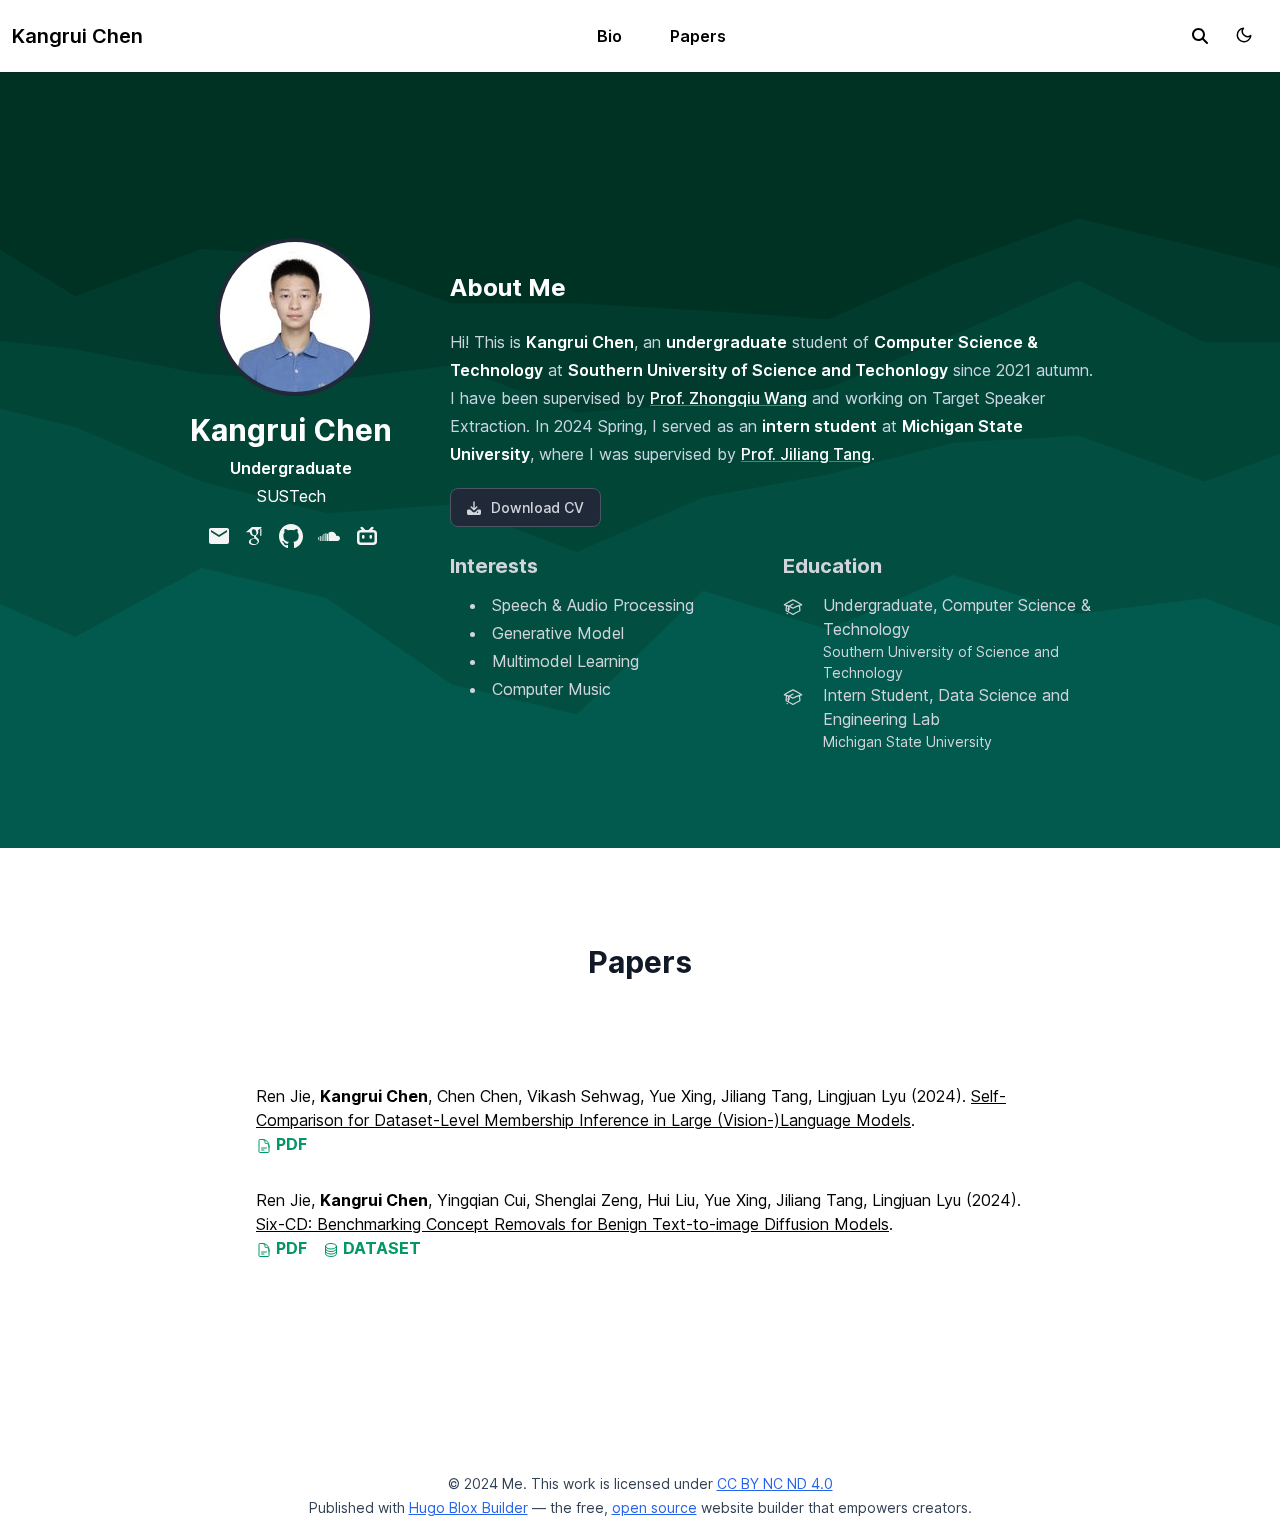
==== commit 8bebd95f: "update website" ====
--- a/index.html
+++ b/index.html
@@ -1,6 +1,6 @@
 <!doctype html>
 <!-- This site was created with Hugo Blox. https://hugoblox.com -->
-<!-- Last Published: November 18, 2024 --><html lang="en-us" dir="ltr"
+<!-- Last Published: December 8, 2024 --><html lang="en-us" dir="ltr"
       data-wc-theme-default="system">
   
 <head>
@@ -1000,7 +1000,7 @@
         <li class="flex items-start gap-3">
           <svg style="" class='flex-shrink-0 w-5 h-5 me-2 mt-1' xmlns="http://www.w3.org/2000/svg" viewBox="0 0 24 24"><path fill="none" stroke="currentColor" stroke-linecap="round" stroke-linejoin="round" stroke-width="1.5" d="M4.26 10.147a60.436 60.436 0 0 0-.491 6.347A48.627 48.627 0 0 1 12 20.904a48.627 48.627 0 0 1 8.232-4.41a60.46 60.46 0 0 0-.491-6.347m-15.482 0a50.57 50.57 0 0 0-2.658-.813A59.905 59.905 0 0 1 12 3.493a59.902 59.902 0 0 1 10.399 5.84a51.39 51.39 0 0 0-2.658.814m-15.482 0A50.697 50.697 0 0 1 12 13.489a50.702 50.702 0 0 1 7.74-3.342M6.75 15a.75.75 0 1 0 0-1.5a.75.75 0 0 0 0 1.5m0 0v-3.675A55.378 55.378 0 0 1 12 8.443m-7.007 11.55A5.981 5.981 0 0 0 6.75 15.75v-1.5"/></svg>
           <div class="description">
-            <p class="course">BS, Computer Science &amp; Technology</p>
+            <p class="course">Undergraduate, Computer Science &amp; Technology</p>
             <p class="text-sm">Southern University of Science and Technology</p>
           </div>
         </li>
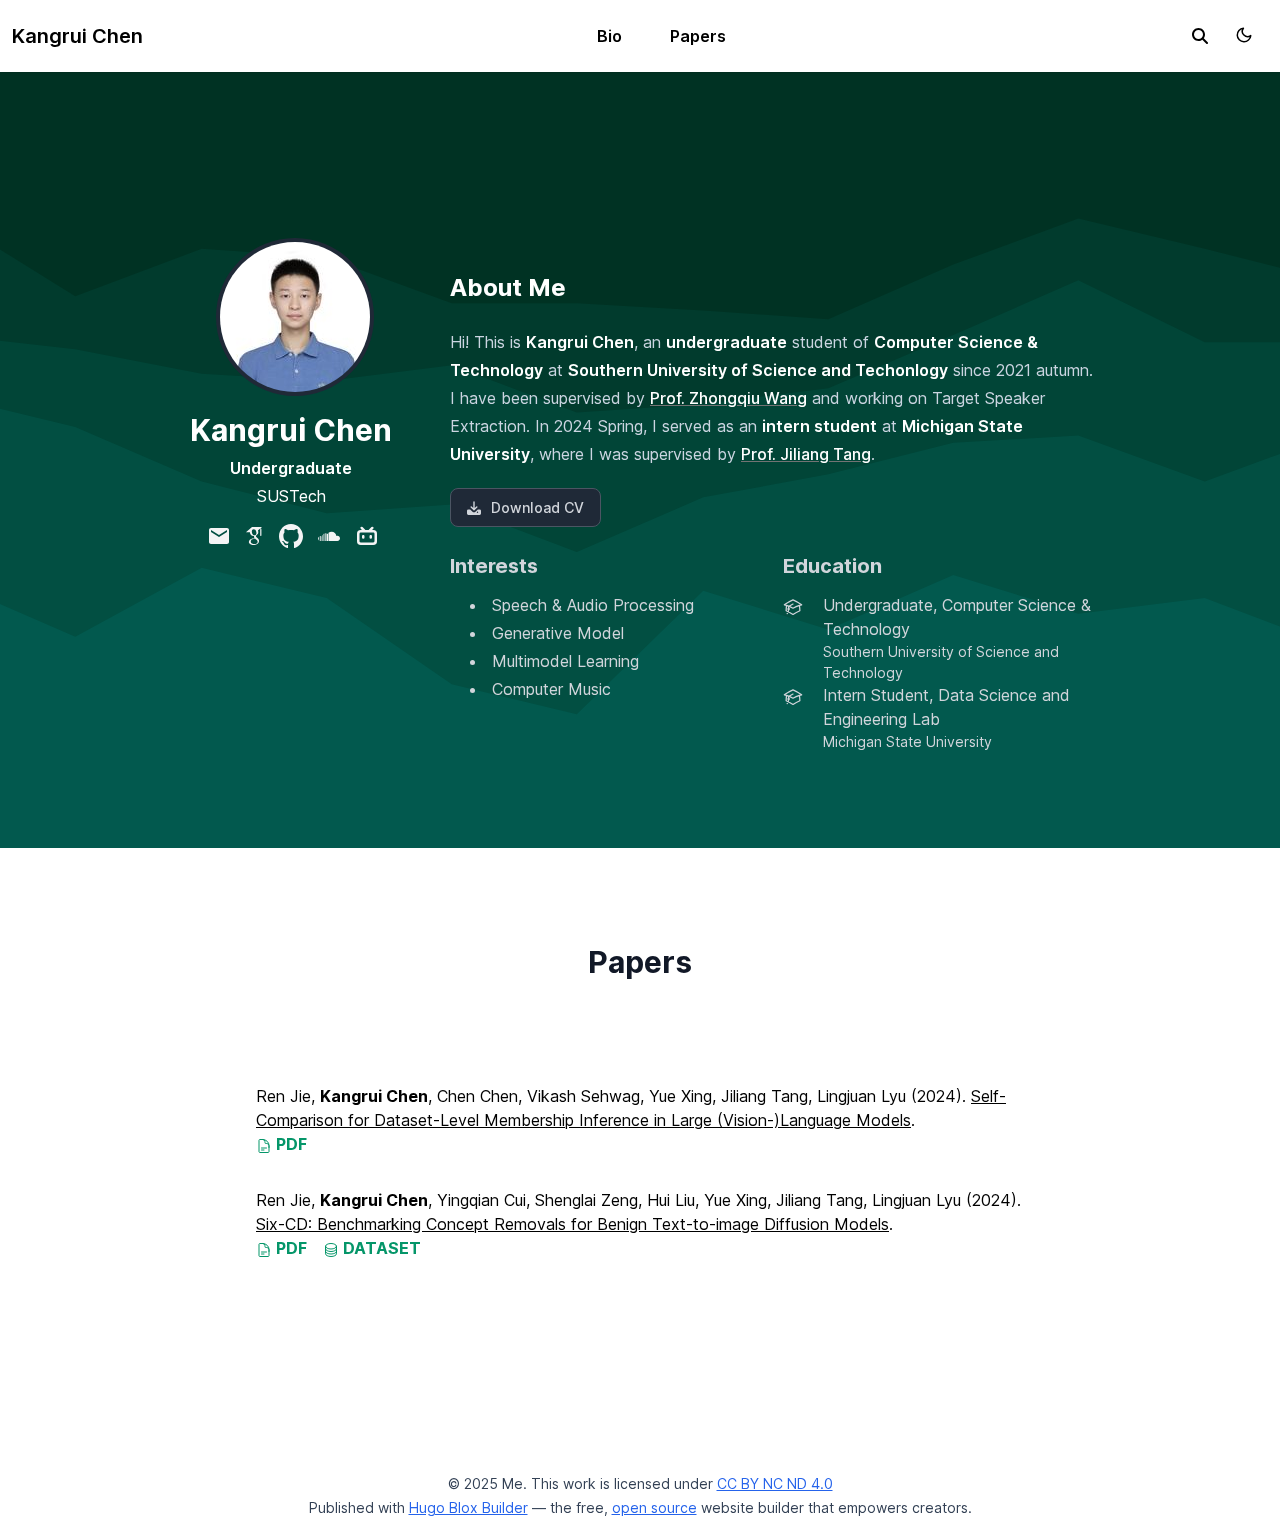
==== commit 74e00de2: "update website" ====
--- a/index.html
+++ b/index.html
@@ -1,6 +1,6 @@
 <!doctype html>
 <!-- This site was created with Hugo Blox. https://hugoblox.com -->
-<!-- Last Published: December 8, 2024 --><html lang="en-us" dir="ltr"
+<!-- Last Published: February 24, 2025 --><html lang="en-us" dir="ltr"
       data-wc-theme-default="system">
   
 <head>
@@ -1431,7 +1431,7 @@
 
   
   <p class="powered-by text-center">
-    © 2024 Me. This work is licensed under <a href="https://creativecommons.org/licenses/by-nc-nd/4.0" rel="noopener noreferrer" target="_blank">CC BY NC ND 4.0</a>
+    © 2025 Me. This work is licensed under <a href="https://creativecommons.org/licenses/by-nc-nd/4.0" rel="noopener noreferrer" target="_blank">CC BY NC ND 4.0</a>
   </p>
   
 
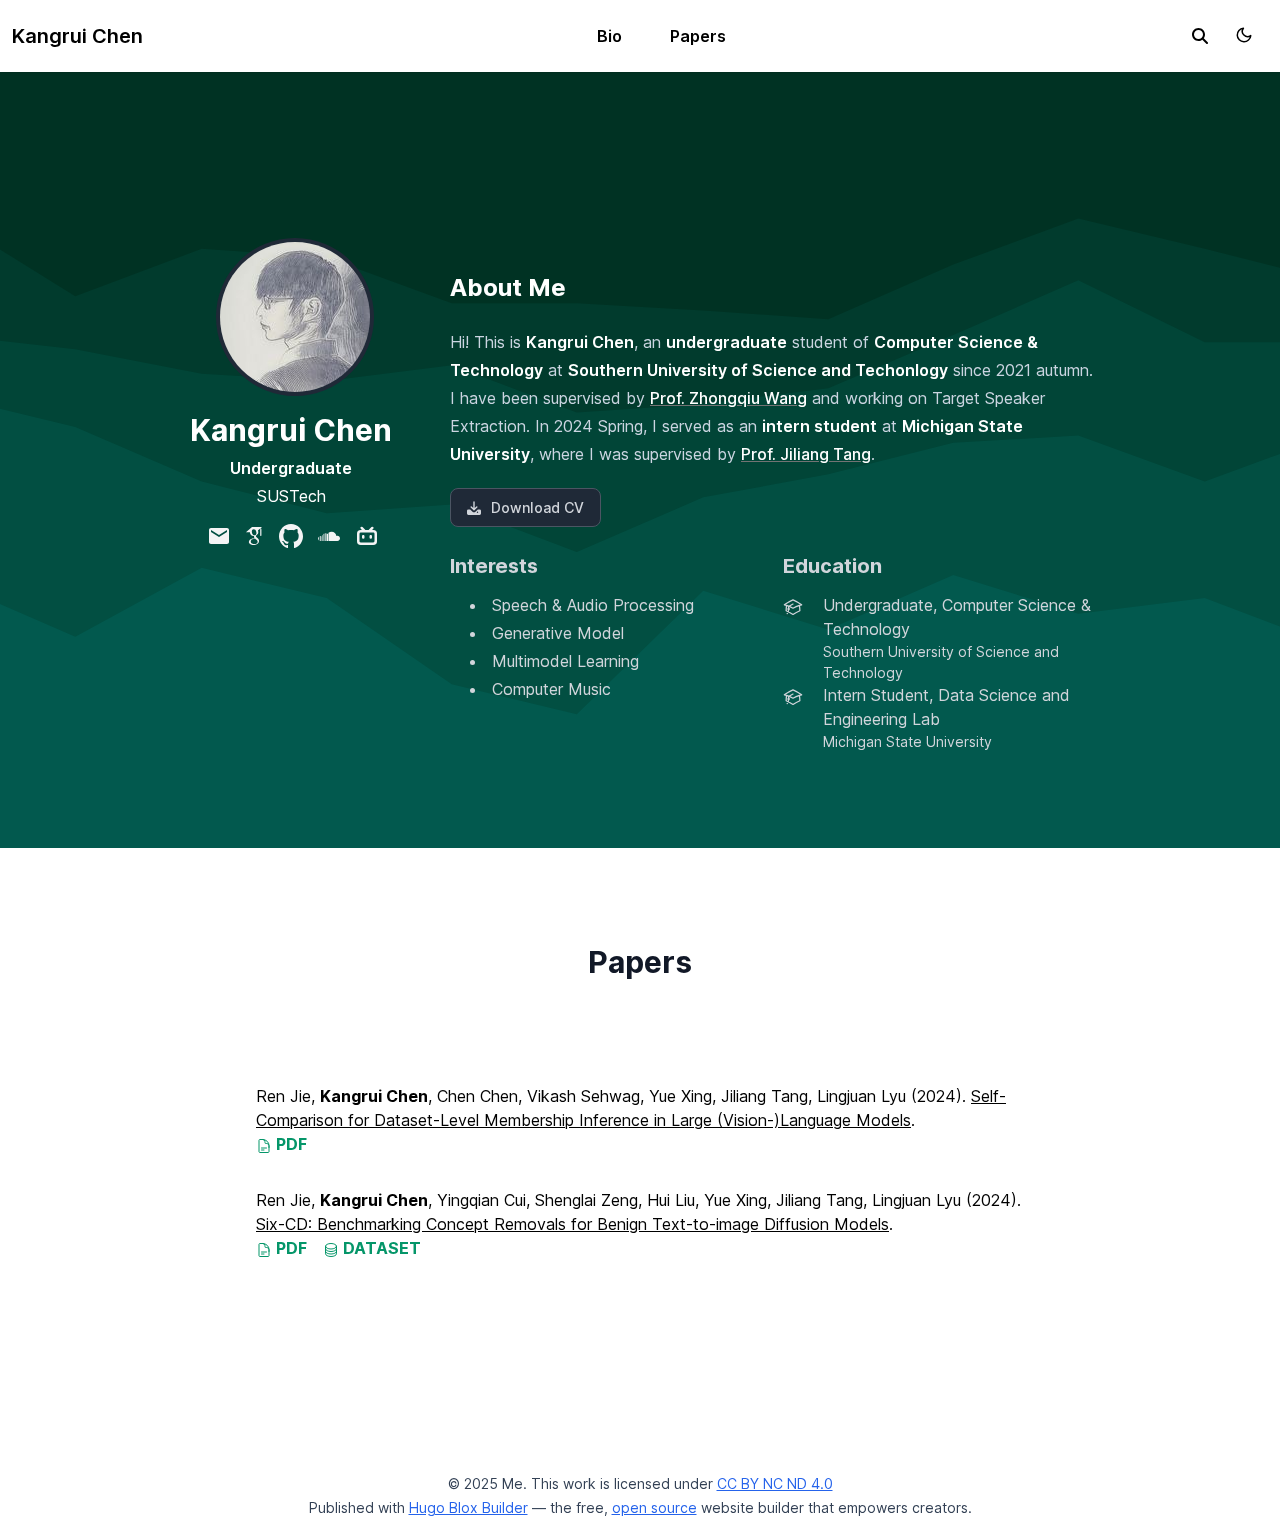
==== commit 0b0c8b12: "update website" ====
--- a/index.html
+++ b/index.html
@@ -1,6 +1,6 @@
 <!doctype html>
 <!-- This site was created with Hugo Blox. https://hugoblox.com -->
-<!-- Last Published: February 24, 2025 --><html lang="en-us" dir="ltr"
+<!-- Last Published: April 10, 2025 --><html lang="en-us" dir="ltr"
       data-wc-theme-default="system">
   
 <head>
@@ -829,7 +829,7 @@
 
     <div class="avatar-wrapper mt-10">
       
-      <img class="avatar rounded-full bg-white dark:bg-gray-800 p-1" src="/author/kangrui-chen/avatar_hu16234177604680705717.jpg" alt="Kangrui Chen"
+      <img class="avatar rounded-full bg-white dark:bg-gray-800 p-1" src="/author/kangrui-chen/avatar_hu3978028559036754418.jpg" alt="Kangrui Chen"
            width="150" height="150">
       
     </div>
